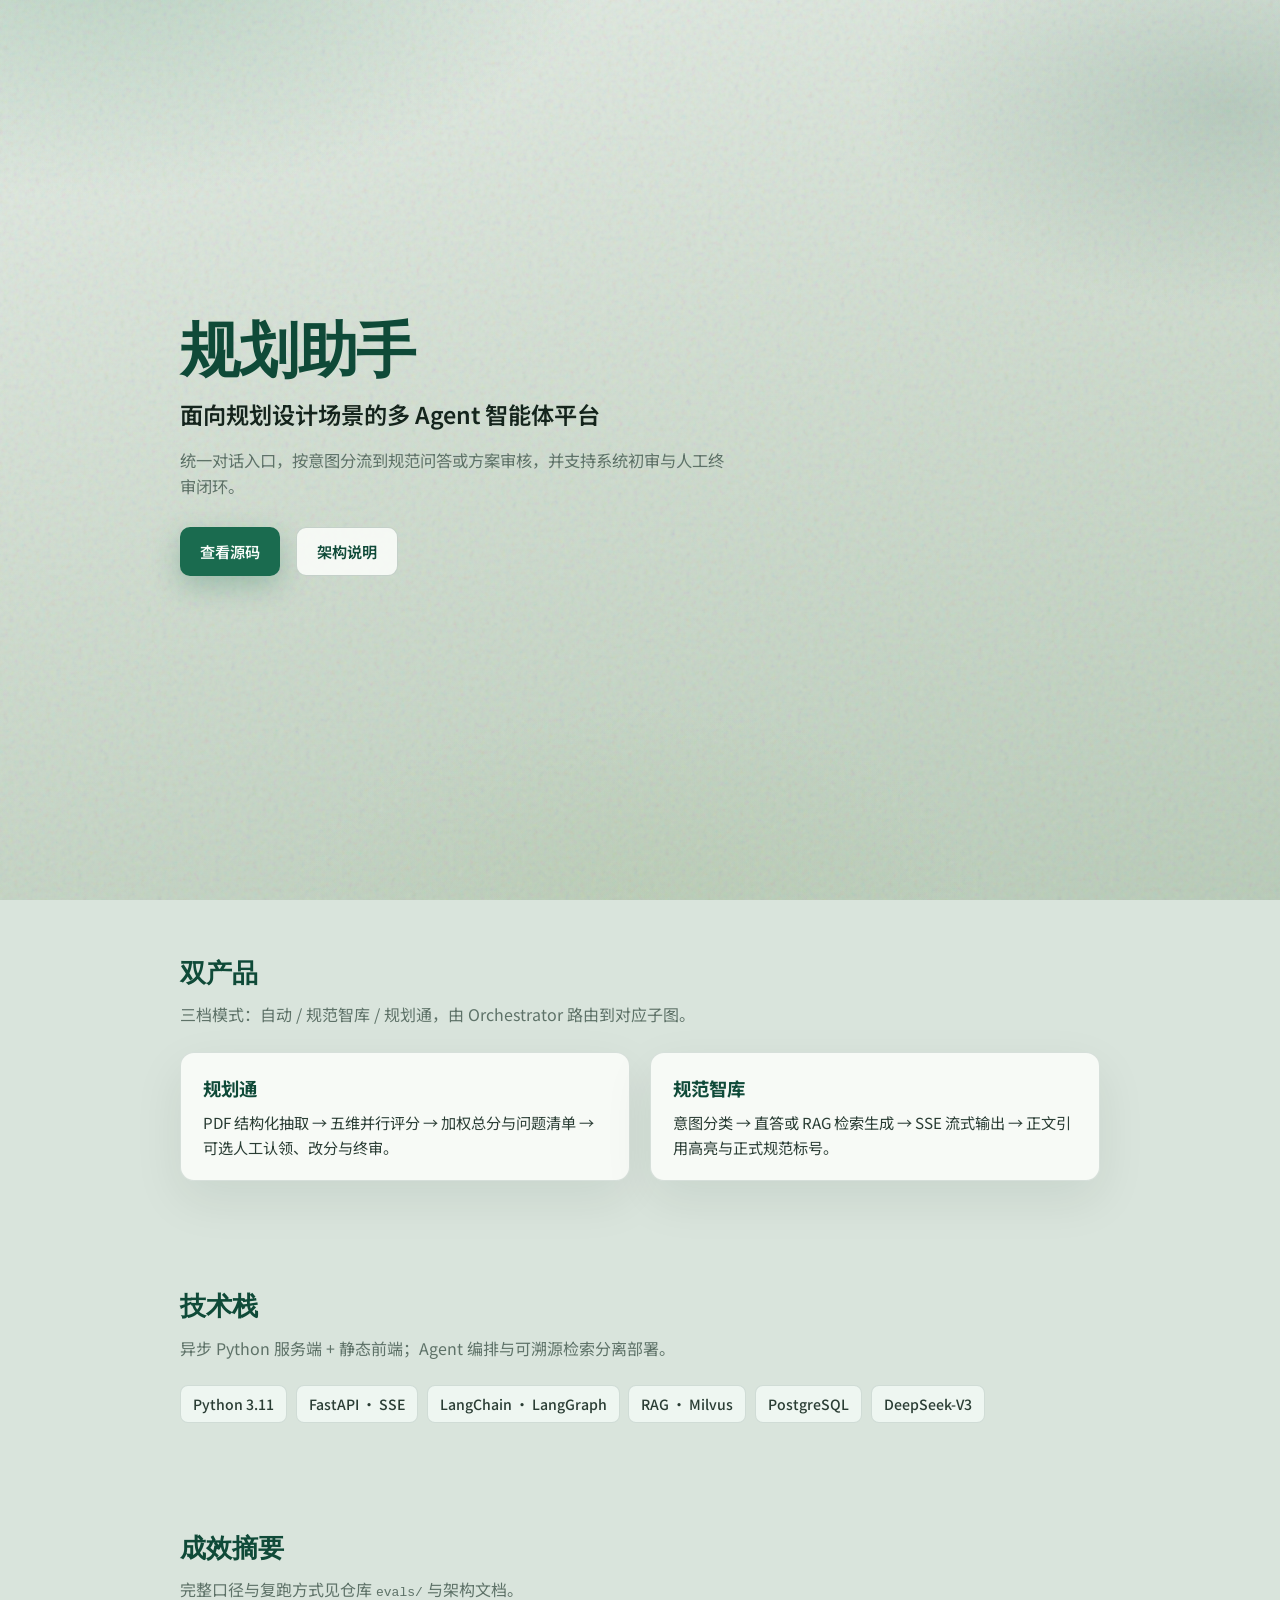
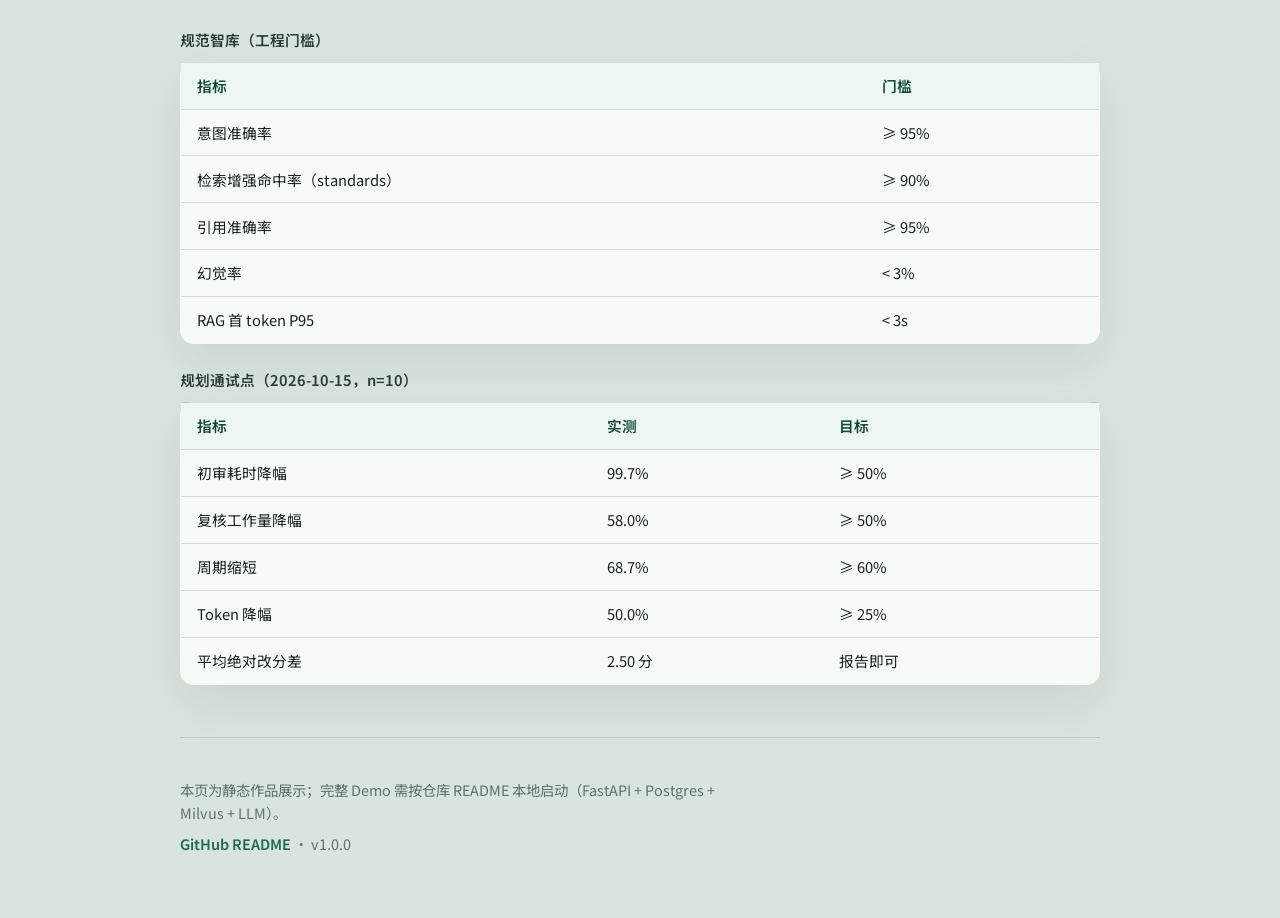
==== docs/index.html @ 8c6b4615 "Add GitHub Pages project showcase Co-authored-by: Cursor <cursoragent@cursor.com>" ====
<!DOCTYPE html>
<html lang="zh-CN">
<head>
  <meta charset="UTF-8" />
  <meta name="viewport" content="width=device-width, initial-scale=1" />
  <meta name="description" content="规划助手：多 Agent 规划审核与规范可溯源问答平台作品展示" />
  <title>规划助手 · 作品展示</title>
  <link rel="preconnect" href="https://fonts.googleapis.com" />
  <link rel="preconnect" href="https://fonts.gstatic.com" crossorigin />
  <link href="https://fonts.googleapis.com/css2?family=Fraunces:opsz,wght@9..144,500;9..144,650&family=Noto+Sans+SC:wght@400;500;600;700&display=swap" rel="stylesheet" />
  <link rel="stylesheet" href="site.css" />
</head>
<body>
  <div class="atmosphere" aria-hidden="true"></div>

  <header class="hero wrap">
    <h1 class="brand">规划助手</h1>
    <p class="headline">面向规划设计场景的多 Agent 智能体平台</p>
    <p class="lede">统一对话入口，按意图分流到规范问答或方案审核，并支持系统初审与人工终审闭环。</p>
    <div class="cta-row">
      <a class="btn btn-primary" href="https://github.com/Haha-go/landscape-planning-agent">查看源码</a>
      <a class="btn btn-ghost" href="https://github.com/Haha-go/landscape-planning-agent/blob/master/docs/ARCHITECTURE.md">架构说明</a>
    </div>
  </header>

  <main>
    <section class="wrap" aria-labelledby="products-title">
      <h2 id="products-title" class="section-title">双产品</h2>
      <p class="section-note">三档模式：自动 / 规范智库 / 规划通，由 Orchestrator 路由到对应子图。</p>
      <div class="products">
        <article class="product">
          <h3>规划通</h3>
          <p>PDF 结构化抽取 → 五维并行评分 → 加权总分与问题清单 → 可选人工认领、改分与终审。</p>
        </article>
        <article class="product">
          <h3>规范智库</h3>
          <p>意图分类 → 直答或 RAG 检索生成 → SSE 流式输出 → 正文引用高亮与正式规范标号。</p>
        </article>
      </div>
    </section>

    <section class="wrap" aria-labelledby="stack-title">
      <h2 id="stack-title" class="section-title">技术栈</h2>
      <p class="section-note">异步 Python 服务端 + 静态前端；Agent 编排与可溯源检索分离部署。</p>
      <ul class="stack">
        <li>Python 3.11</li>
        <li>FastAPI · SSE</li>
        <li>LangChain · LangGraph</li>
        <li>RAG · Milvus</li>
        <li>PostgreSQL</li>
        <li>DeepSeek-V3</li>
      </ul>
    </section>

    <section class="wrap" aria-labelledby="metrics-title">
      <h2 id="metrics-title" class="section-title">成效摘要</h2>
      <p class="section-note">完整口径与复跑方式见仓库 <code>evals/</code> 与架构文档。</p>

      <table class="metrics">
        <caption>规范智库（工程门槛）</caption>
        <thead>
          <tr><th>指标</th><th>门槛</th></tr>
        </thead>
        <tbody>
          <tr><td>意图准确率</td><td>≥ 95%</td></tr>
          <tr><td>检索增强命中率（standards）</td><td>≥ 90%</td></tr>
          <tr><td>引用准确率</td><td>≥ 95%</td></tr>
          <tr><td>幻觉率</td><td>&lt; 3%</td></tr>
          <tr><td>RAG 首 token P95</td><td>&lt; 3s</td></tr>
        </tbody>
      </table>

      <table class="metrics">
        <caption>规划通试点（2026-10-15，n=10）</caption>
        <thead>
          <tr><th>指标</th><th>实测</th><th>目标</th></tr>
        </thead>
        <tbody>
          <tr><td>初审耗时降幅</td><td>99.7%</td><td>≥ 50%</td></tr>
          <tr><td>复核工作量降幅</td><td>58.0%</td><td>≥ 50%</td></tr>
          <tr><td>周期缩短</td><td>68.7%</td><td>≥ 60%</td></tr>
          <tr><td>Token 降幅</td><td>50.0%</td><td>≥ 25%</td></tr>
          <tr><td>平均绝对改分差</td><td>2.50 分</td><td>报告即可</td></tr>
        </tbody>
      </table>
    </section>
  </main>

  <footer class="site-footer wrap">
    <p>本页为静态作品展示；完整 Demo 需按仓库 README 本地启动（FastAPI + Postgres + Milvus + LLM）。</p>
    <p>
      <a href="https://github.com/Haha-go/landscape-planning-agent#readme">GitHub README</a>
      · v1.0.0
    </p>
  </footer>
</body>
</html>
---- docs/site.css ----
:root {
  --ink: #14241c;
  --ink-soft: #2a3d34;
  --muted: #5e7268;
  --accent: #1a6b4f;
  --accent-deep: #0f4a38;
  --accent-soft: #d8ebe2;
  --accent-mist: #eef6f1;
  --border: rgba(26, 68, 52, 0.14);
  --border-strong: rgba(26, 68, 52, 0.22);
  --panel: rgba(250, 252, 249, 0.9);
  --shadow: 0 18px 50px rgba(15, 40, 30, 0.08);
  --font: "Noto Sans SC", "PingFang SC", "Hiragino Sans GB", "Microsoft YaHei", sans-serif;
  --display: "Fraunces", "Noto Serif SC", "Songti SC", serif;
  --ease: cubic-bezier(0.22, 1, 0.36, 1);
  --max: 920px;
}

* { box-sizing: border-box; }

html { scroll-behavior: smooth; }

body {
  margin: 0;
  min-height: 100vh;
  font-family: var(--font);
  color: var(--ink);
  background: #d9e4dc;
  -webkit-font-smoothing: antialiased;
  line-height: 1.6;
}

.atmosphere {
  position: fixed;
  inset: 0;
  z-index: -1;
  background:
    radial-gradient(ellipse 70% 55% at 8% -10%, rgba(120, 170, 140, 0.45) 0%, transparent 58%),
    radial-gradient(ellipse 55% 45% at 96% 12%, rgba(70, 120, 100, 0.22) 0%, transparent 50%),
    radial-gradient(ellipse 50% 40% at 50% 100%, rgba(180, 200, 170, 0.35) 0%, transparent 55%),
    linear-gradient(165deg, #e4ece5 0%, #cfdccf 48%, #b8cbb8 100%);
  animation: atmosphereDrift 18s ease-in-out infinite alternate;
}

.atmosphere::after {
  content: "";
  position: absolute;
  inset: 0;
  opacity: 0.35;
  background-image: url("data:image/svg+xml,%3Csvg viewBox='0 0 200 200' xmlns='http://www.w3.org/2000/svg'%3E%3Cfilter id='n'%3E%3CfeTurbulence type='fractalNoise' baseFrequency='0.85' numOctaves='3' stitchTiles='stitch'/%3E%3C/filter%3E%3Crect width='100%25' height='100%25' filter='url(%23n)' opacity='0.45'/%3E%3C/svg%3E");
  pointer-events: none;
}

@keyframes atmosphereDrift {
  from { filter: hue-rotate(0deg) saturate(1); }
  to { filter: hue-rotate(8deg) saturate(1.05); }
}

.wrap {
  width: min(100% - 2.5rem, var(--max));
  margin-inline: auto;
}

/* —— Hero —— */
.hero {
  min-height: 100vh;
  min-height: 100dvh;
  display: flex;
  flex-direction: column;
  justify-content: center;
  padding: 3.5rem 0 4rem;
  animation: riseIn 0.9s var(--ease) both;
}

@keyframes riseIn {
  from { opacity: 0; transform: translateY(18px); }
  to { opacity: 1; transform: translateY(0); }
}

.brand {
  margin: 0 0 0.85rem;
  font-family: var(--display);
  font-size: clamp(2.6rem, 7vw, 3.75rem);
  font-weight: 650;
  letter-spacing: -0.02em;
  color: var(--accent-deep);
  line-height: 1.1;
}

.headline {
  margin: 0 0 0.85rem;
  font-size: clamp(1.15rem, 2.8vw, 1.45rem);
  font-weight: 600;
  color: var(--ink);
  max-width: 28em;
}

.lede {
  margin: 0 0 1.75rem;
  color: var(--muted);
  font-size: 1.02rem;
  max-width: 34em;
}

.cta-row {
  display: flex;
  flex-wrap: wrap;
  gap: 0.75rem 1rem;
}

.btn {
  display: inline-flex;
  align-items: center;
  justify-content: center;
  padding: 0.7rem 1.25rem;
  border-radius: 10px;
  font: inherit;
  font-weight: 600;
  font-size: 0.95rem;
  text-decoration: none;
  transition: transform 0.25s var(--ease), background 0.25s var(--ease), box-shadow 0.25s var(--ease);
}

.btn:hover { transform: translateY(-1px); }

.btn-primary {
  background: var(--accent);
  color: #f7fbf8;
  box-shadow: 0 10px 28px rgba(26, 107, 79, 0.28);
}

.btn-primary:hover { background: var(--accent-deep); }

.btn-ghost {
  background: var(--panel);
  color: var(--accent-deep);
  border: 1px solid var(--border-strong);
}

.btn-ghost:hover { background: #fff; }

/* —— Sections —— */
section {
  padding: 3.25rem 0;
  animation: riseIn 0.85s var(--ease) both;
}

section:nth-of-type(2) { animation-delay: 0.08s; }
section:nth-of-type(3) { animation-delay: 0.12s; }
section:nth-of-type(4) { animation-delay: 0.16s; }

.section-title {
  margin: 0 0 0.5rem;
  font-family: var(--display);
  font-size: 1.65rem;
  font-weight: 650;
  color: var(--accent-deep);
}

.section-note {
  margin: 0 0 1.5rem;
  color: var(--muted);
  max-width: 36em;
}

.products {
  display: grid;
  gap: 1.25rem;
}

@media (min-width: 680px) {
  .products { grid-template-columns: 1fr 1fr; }
}

.product {
  padding: 1.35rem 1.4rem;
  background: var(--panel);
  border: 1px solid var(--border);
  border-radius: 14px;
  box-shadow: var(--shadow);
  transition: border-color 0.3s var(--ease), transform 0.3s var(--ease);
}

.product:hover {
  border-color: var(--border-strong);
  transform: translateY(-2px);
}

.product h3 {
  margin: 0 0 0.4rem;
  font-size: 1.15rem;
  color: var(--accent-deep);
}

.product p {
  margin: 0;
  color: var(--ink-soft);
  font-size: 0.95rem;
}

.stack {
  display: flex;
  flex-wrap: wrap;
  gap: 0.55rem;
  margin: 0;
  padding: 0;
  list-style: none;
}

.stack li {
  padding: 0.4rem 0.75rem;
  background: var(--accent-mist);
  border: 1px solid var(--border);
  border-radius: 8px;
  font-size: 0.88rem;
  font-weight: 500;
  color: var(--ink-soft);
}

.metrics {
  width: 100%;
  border-collapse: collapse;
  font-size: 0.92rem;
  background: var(--panel);
  border: 1px solid var(--border);
  border-radius: 14px;
  overflow: hidden;
  box-shadow: var(--shadow);
}

.metrics caption {
  caption-side: top;
  text-align: left;
  padding: 0 0 0.65rem;
  font-weight: 600;
  color: var(--ink-soft);
}

.metrics th,
.metrics td {
  padding: 0.7rem 1rem;
  text-align: left;
  border-bottom: 1px solid var(--border);
}

.metrics th {
  background: var(--accent-mist);
  font-weight: 600;
  color: var(--accent-deep);
}

.metrics tr:last-child td { border-bottom: none; }

.metrics + .metrics { margin-top: 1.5rem; }

.site-footer {
  padding: 2.5rem 0 3.5rem;
  border-top: 1px solid var(--border);
  color: var(--muted);
  font-size: 0.9rem;
}

.site-footer p { margin: 0 0 0.5rem; max-width: 40em; }

.site-footer a {
  color: var(--accent);
  font-weight: 600;
  text-decoration: none;
}

.site-footer a:hover { text-decoration: underline; }
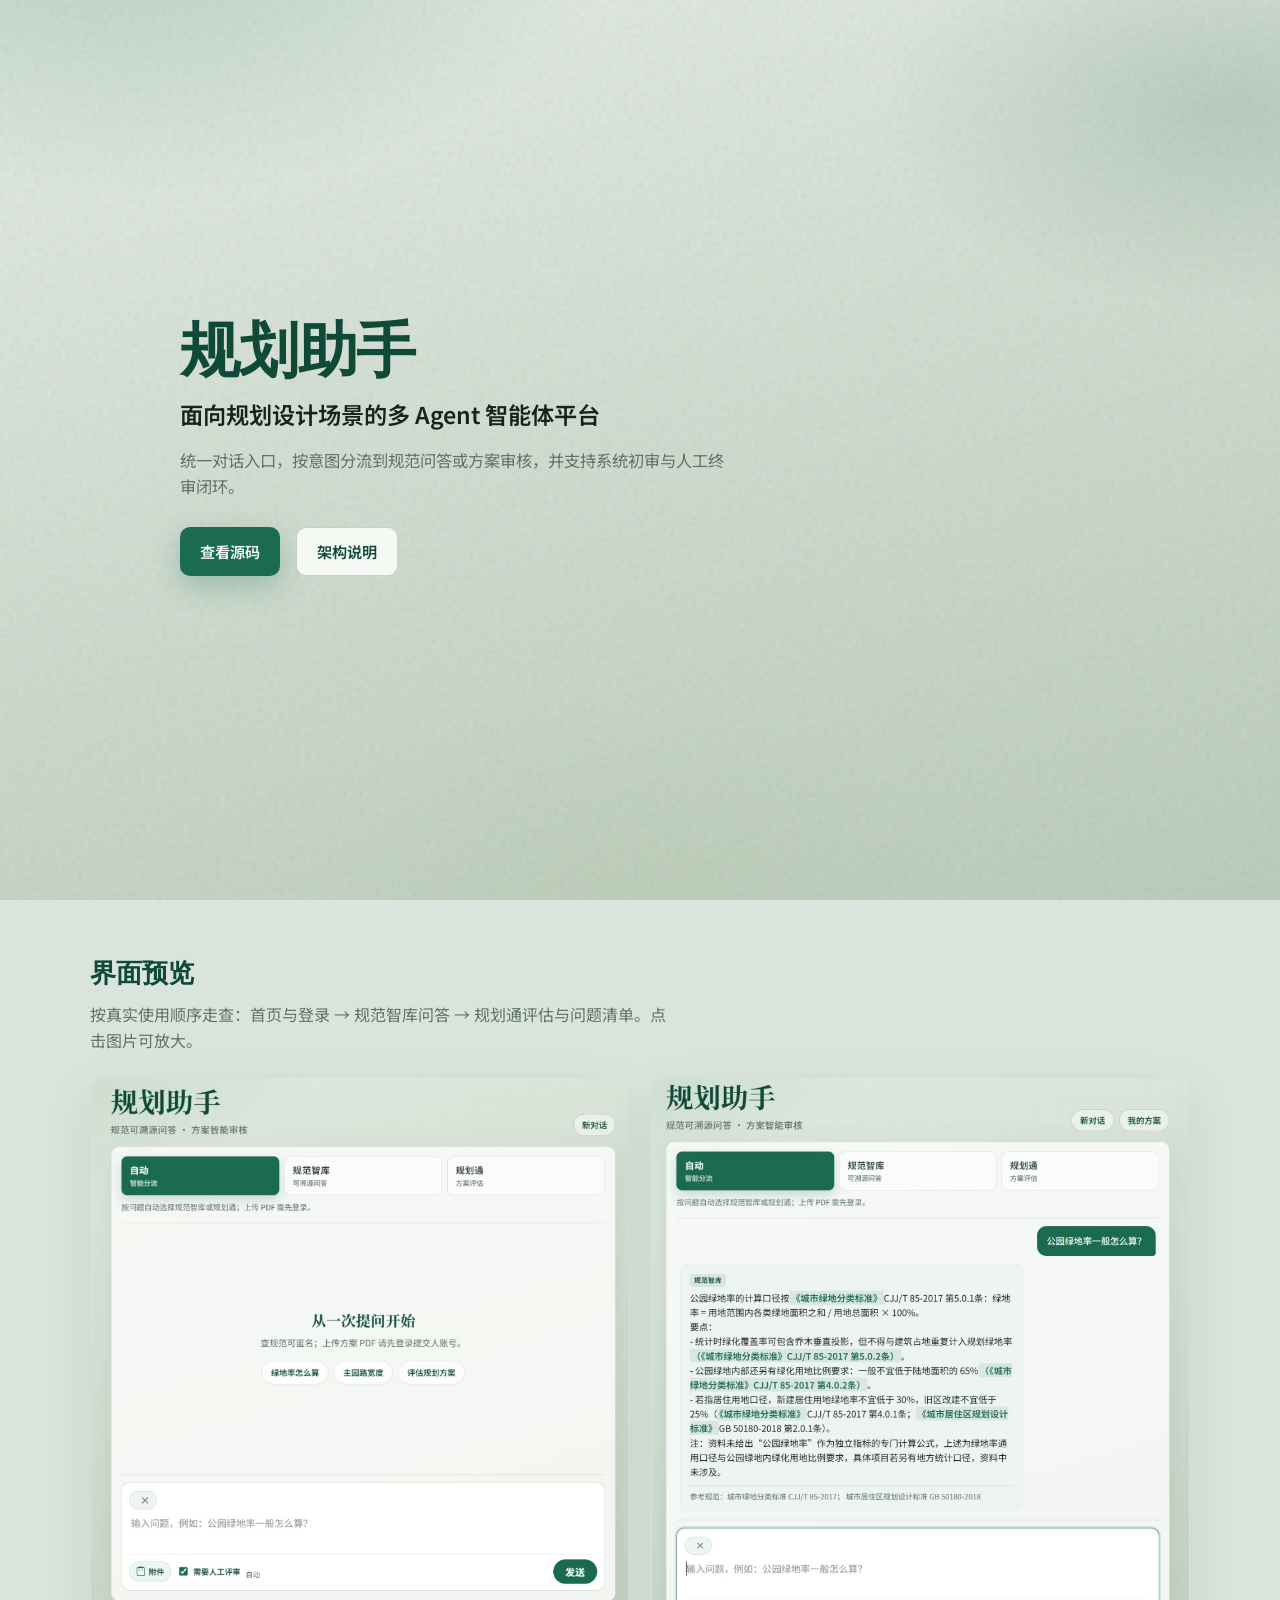
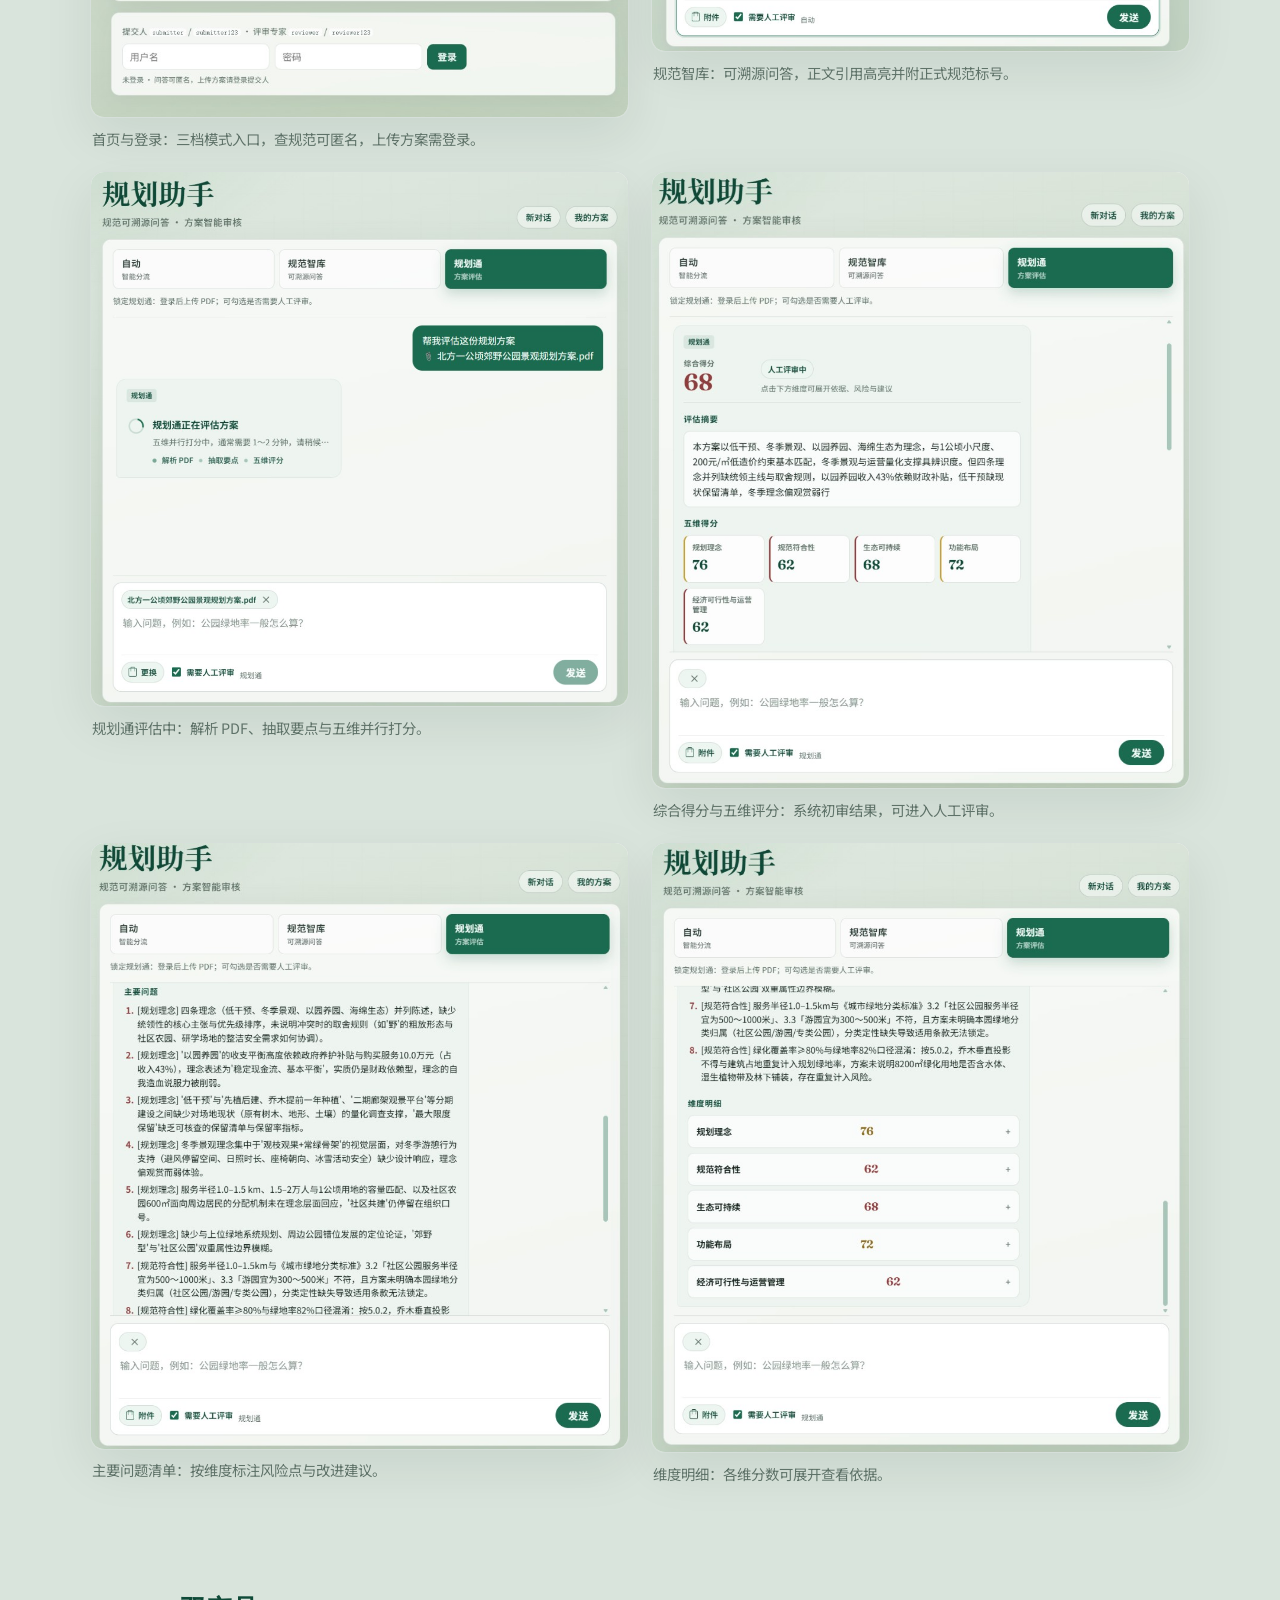
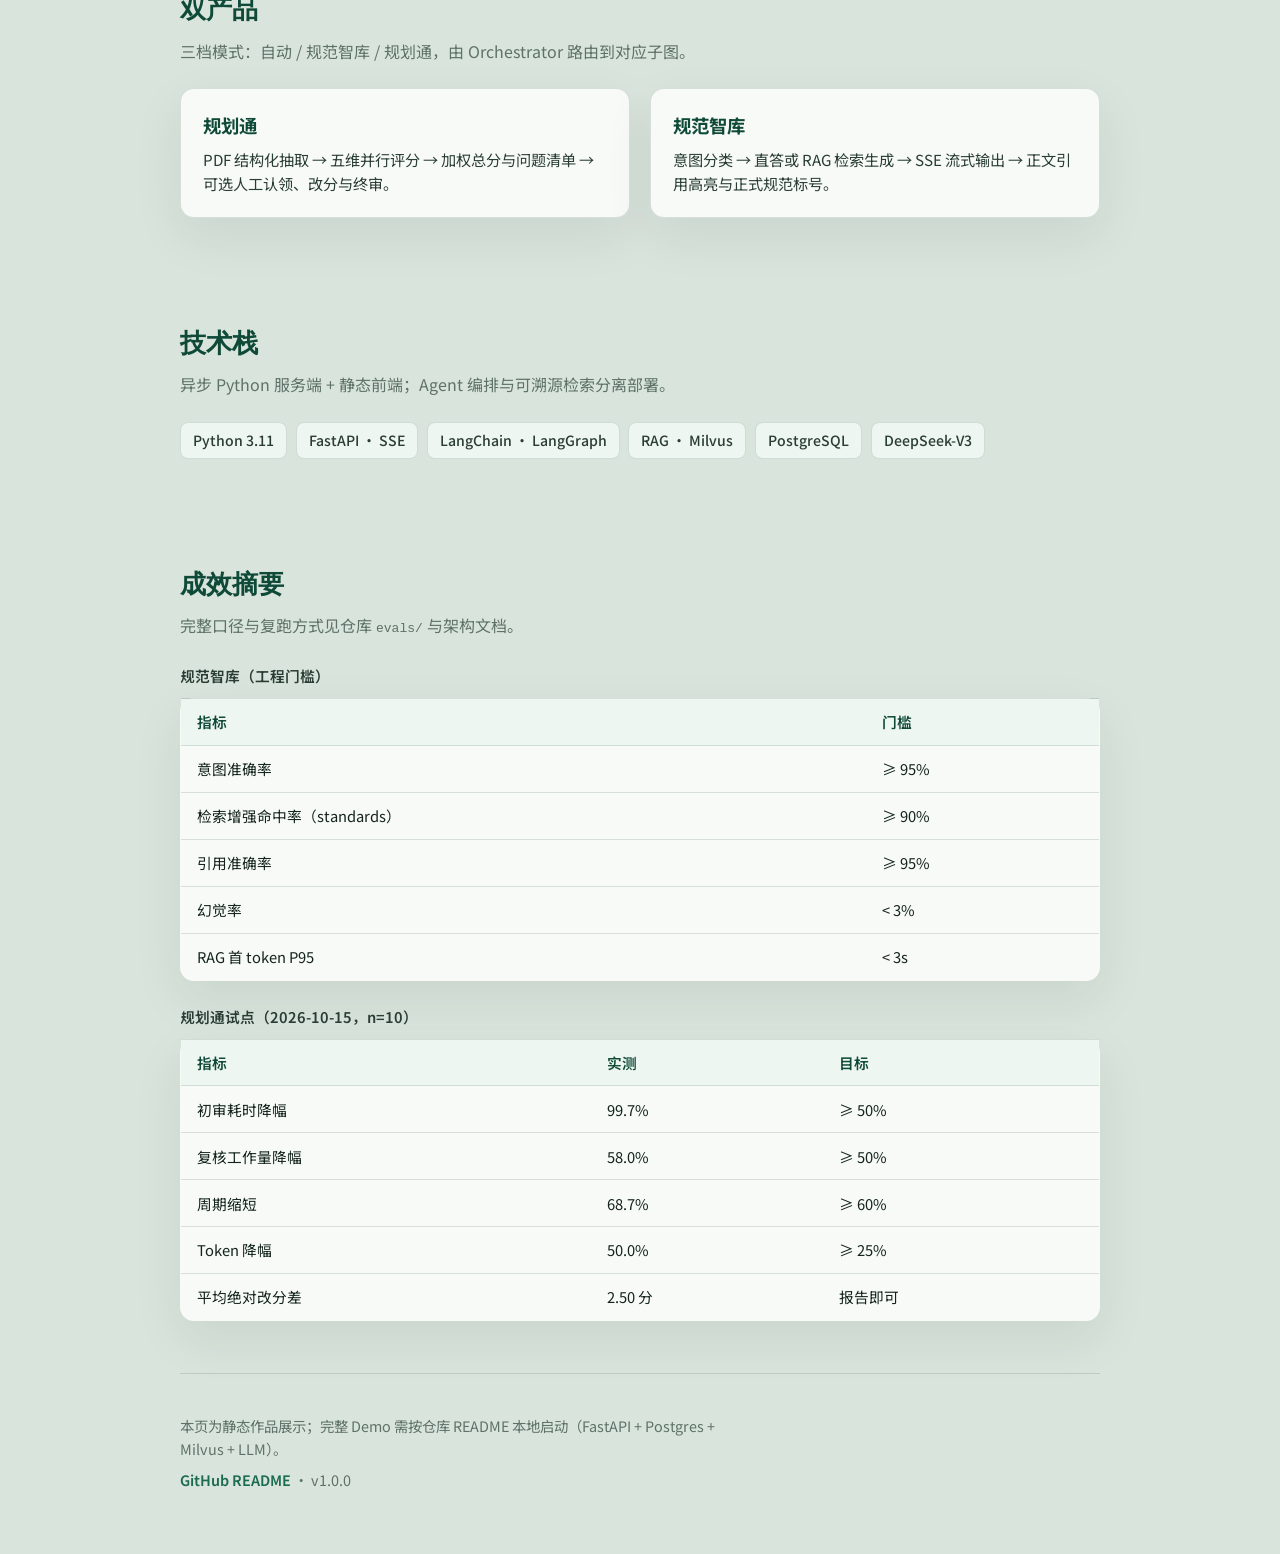
==== commit e6a1ae5b: "Add GitHub Pages project showcase Co-authored-by: Cursor <cursoragent@cursor.com>" ====
--- a/docs/index.html
+++ b/docs/index.html
@@ -24,6 +24,49 @@
   </header>
 
   <main>
+    <section class="wrap wrap-wide" aria-labelledby="preview-title">
+      <h2 id="preview-title" class="section-title">界面预览</h2>
+      <p class="section-note">按真实使用顺序走查：首页与登录 → 规范智库问答 → 规划通评估与问题清单。点击图片可放大。</p>
+      <div class="gallery">
+        <figure class="shot">
+          <button type="button" class="shot-btn" data-full="preview/home.png" aria-label="放大：首页与登录">
+            <img src="preview/home.png" alt="规划助手首页：自动分流与登录入口" loading="lazy" width="1200" height="750" />
+          </button>
+          <figcaption>首页与登录：三档模式入口，查规范可匿名，上传方案需登录。</figcaption>
+        </figure>
+        <figure class="shot">
+          <button type="button" class="shot-btn" data-full="preview/kb-answer.png" aria-label="放大：规范智库问答">
+            <img src="preview/kb-answer.png" alt="规范智库：绿地率问答与条文引用" loading="lazy" width="1200" height="750" />
+          </button>
+          <figcaption>规范智库：可溯源问答，正文引用高亮并附正式规范标号。</figcaption>
+        </figure>
+        <figure class="shot">
+          <button type="button" class="shot-btn" data-full="preview/plan-running.png" aria-label="放大：规划通评估进行中">
+            <img src="preview/plan-running.png" alt="规划通：上传 PDF 后五维并行评分进行中" loading="lazy" width="1200" height="750" />
+          </button>
+          <figcaption>规划通评估中：解析 PDF、抽取要点与五维并行打分。</figcaption>
+        </figure>
+        <figure class="shot">
+          <button type="button" class="shot-btn" data-full="preview/plan-score.png" aria-label="放大：综合得分与五维评分">
+            <img src="preview/plan-score.png" alt="规划通：综合得分 68 与五维得分卡片" loading="lazy" width="1200" height="750" />
+          </button>
+          <figcaption>综合得分与五维评分：系统初审结果，可进入人工评审。</figcaption>
+        </figure>
+        <figure class="shot">
+          <button type="button" class="shot-btn" data-full="preview/plan-issues.png" aria-label="放大：主要问题清单">
+            <img src="preview/plan-issues.png" alt="规划通：主要问题清单，按维度标注" loading="lazy" width="1200" height="750" />
+          </button>
+          <figcaption>主要问题清单：按维度标注风险点与改进建议。</figcaption>
+        </figure>
+        <figure class="shot">
+          <button type="button" class="shot-btn" data-full="preview/plan-dims.png" aria-label="放大：维度明细">
+            <img src="preview/plan-dims.png" alt="规划通：五维得分明细可展开" loading="lazy" width="1200" height="750" />
+          </button>
+          <figcaption>维度明细：各维分数可展开查看依据。</figcaption>
+        </figure>
+      </div>
+    </section>
+
     <section class="wrap" aria-labelledby="products-title">
       <h2 id="products-title" class="section-title">双产品</h2>
       <p class="section-note">三档模式：自动 / 规范智库 / 规划通，由 Orchestrator 路由到对应子图。</p>
@@ -93,5 +136,32 @@
       · v1.0.0
     </p>
   </footer>
+
+  <dialog class="lightbox" id="lightbox" aria-label="界面放大预览">
+    <form method="dialog" class="lightbox-bar">
+      <button type="submit" class="lightbox-close" aria-label="关闭">关闭</button>
+    </form>
+    <img id="lightbox-img" alt="" />
+  </dialog>
+  <script>
+    (function () {
+      var dlg = document.getElementById("lightbox");
+      var img = document.getElementById("lightbox-img");
+      if (!dlg || !img) return;
+      document.querySelectorAll(".shot-btn").forEach(function (btn) {
+        btn.addEventListener("click", function () {
+          var src = btn.getAttribute("data-full");
+          var thumb = btn.querySelector("img");
+          img.src = src;
+          img.alt = thumb ? thumb.alt : "";
+          if (typeof dlg.showModal === "function") dlg.showModal();
+          else dlg.setAttribute("open", "");
+        });
+      });
+      dlg.addEventListener("click", function (e) {
+        if (e.target === dlg) dlg.close();
+      });
+    })();
+  </script>
 </body>
 </html>
--- a/docs/site.css
+++ b/docs/site.css
@@ -61,6 +61,10 @@
   margin-inline: auto;
 }
 
+.wrap-wide {
+  width: min(100% - 2.5rem, 1100px);
+}
+
 /* —— Hero —— */
 .hero {
   min-height: 100vh;
@@ -148,6 +152,112 @@
 section:nth-of-type(2) { animation-delay: 0.08s; }
 section:nth-of-type(3) { animation-delay: 0.12s; }
 section:nth-of-type(4) { animation-delay: 0.16s; }
+section:nth-of-type(5) { animation-delay: 0.2s; }
+
+/* —— UI gallery —— */
+.gallery {
+  display: grid;
+  gap: 1.35rem;
+}
+
+@media (min-width: 720px) {
+  .gallery { grid-template-columns: 1fr 1fr; }
+}
+
+.shot {
+  margin: 0;
+  display: flex;
+  flex-direction: column;
+  gap: 0.65rem;
+}
+
+.shot-btn {
+  display: block;
+  padding: 0;
+  margin: 0;
+  border: 1px solid var(--border);
+  border-radius: 14px;
+  overflow: hidden;
+  background: var(--panel);
+  box-shadow: var(--shadow);
+  cursor: zoom-in;
+  transition: border-color 0.3s var(--ease), transform 0.3s var(--ease), box-shadow 0.3s var(--ease);
+}
+
+.shot-btn:hover,
+.shot-btn:focus-visible {
+  border-color: var(--border-strong);
+  transform: translateY(-2px);
+  box-shadow: 0 22px 48px rgba(15, 40, 30, 0.12);
+  outline: none;
+}
+
+.shot-btn:focus-visible {
+  outline: 2px solid var(--accent);
+  outline-offset: 3px;
+}
+
+.shot-btn img {
+  display: block;
+  width: 100%;
+  height: auto;
+  vertical-align: middle;
+}
+
+.shot figcaption {
+  margin: 0 0.15rem;
+  font-size: 0.9rem;
+  color: var(--muted);
+  line-height: 1.45;
+}
+
+.lightbox {
+  padding: 0;
+  border: none;
+  border-radius: 16px;
+  max-width: min(96vw, 1120px);
+  max-height: 92vh;
+  background: #0f1f18;
+  box-shadow: 0 28px 80px rgba(0, 0, 0, 0.45);
+}
+
+.lightbox::backdrop {
+  background: rgba(10, 28, 20, 0.72);
+  backdrop-filter: blur(4px);
+}
+
+.lightbox-bar {
+  display: flex;
+  justify-content: flex-end;
+  padding: 0.55rem 0.65rem 0;
+  margin: 0;
+}
+
+.lightbox-close {
+  appearance: none;
+  border: 1px solid rgba(255, 255, 255, 0.22);
+  background: rgba(255, 255, 255, 0.1);
+  color: #e8f2ec;
+  font: inherit;
+  font-size: 0.85rem;
+  font-weight: 600;
+  padding: 0.35rem 0.75rem;
+  border-radius: 8px;
+  cursor: pointer;
+}
+
+.lightbox-close:hover {
+  background: rgba(255, 255, 255, 0.18);
+}
+
+.lightbox img {
+  display: block;
+  width: 100%;
+  height: auto;
+  max-height: calc(92vh - 2.5rem);
+  object-fit: contain;
+  padding: 0.35rem 0.65rem 0.75rem;
+}
 
 .section-title {
   margin: 0 0 0.5rem;
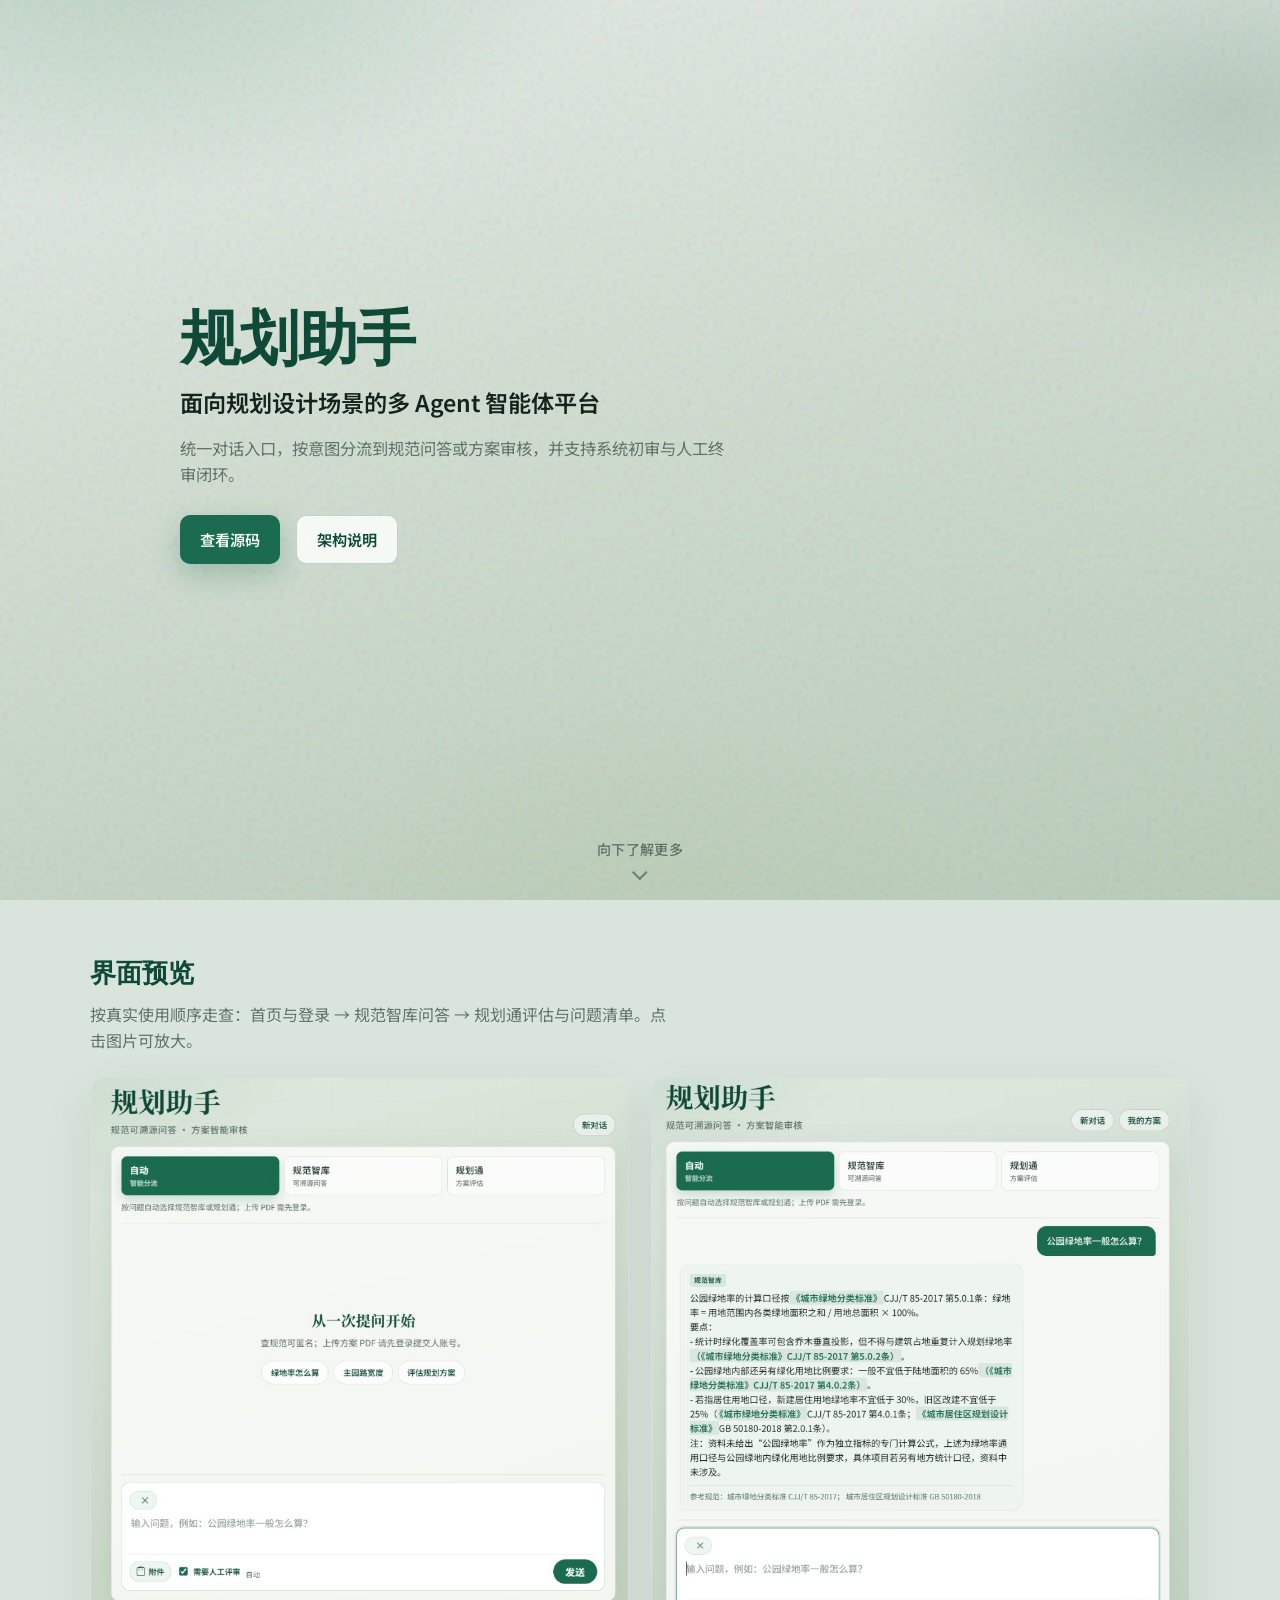
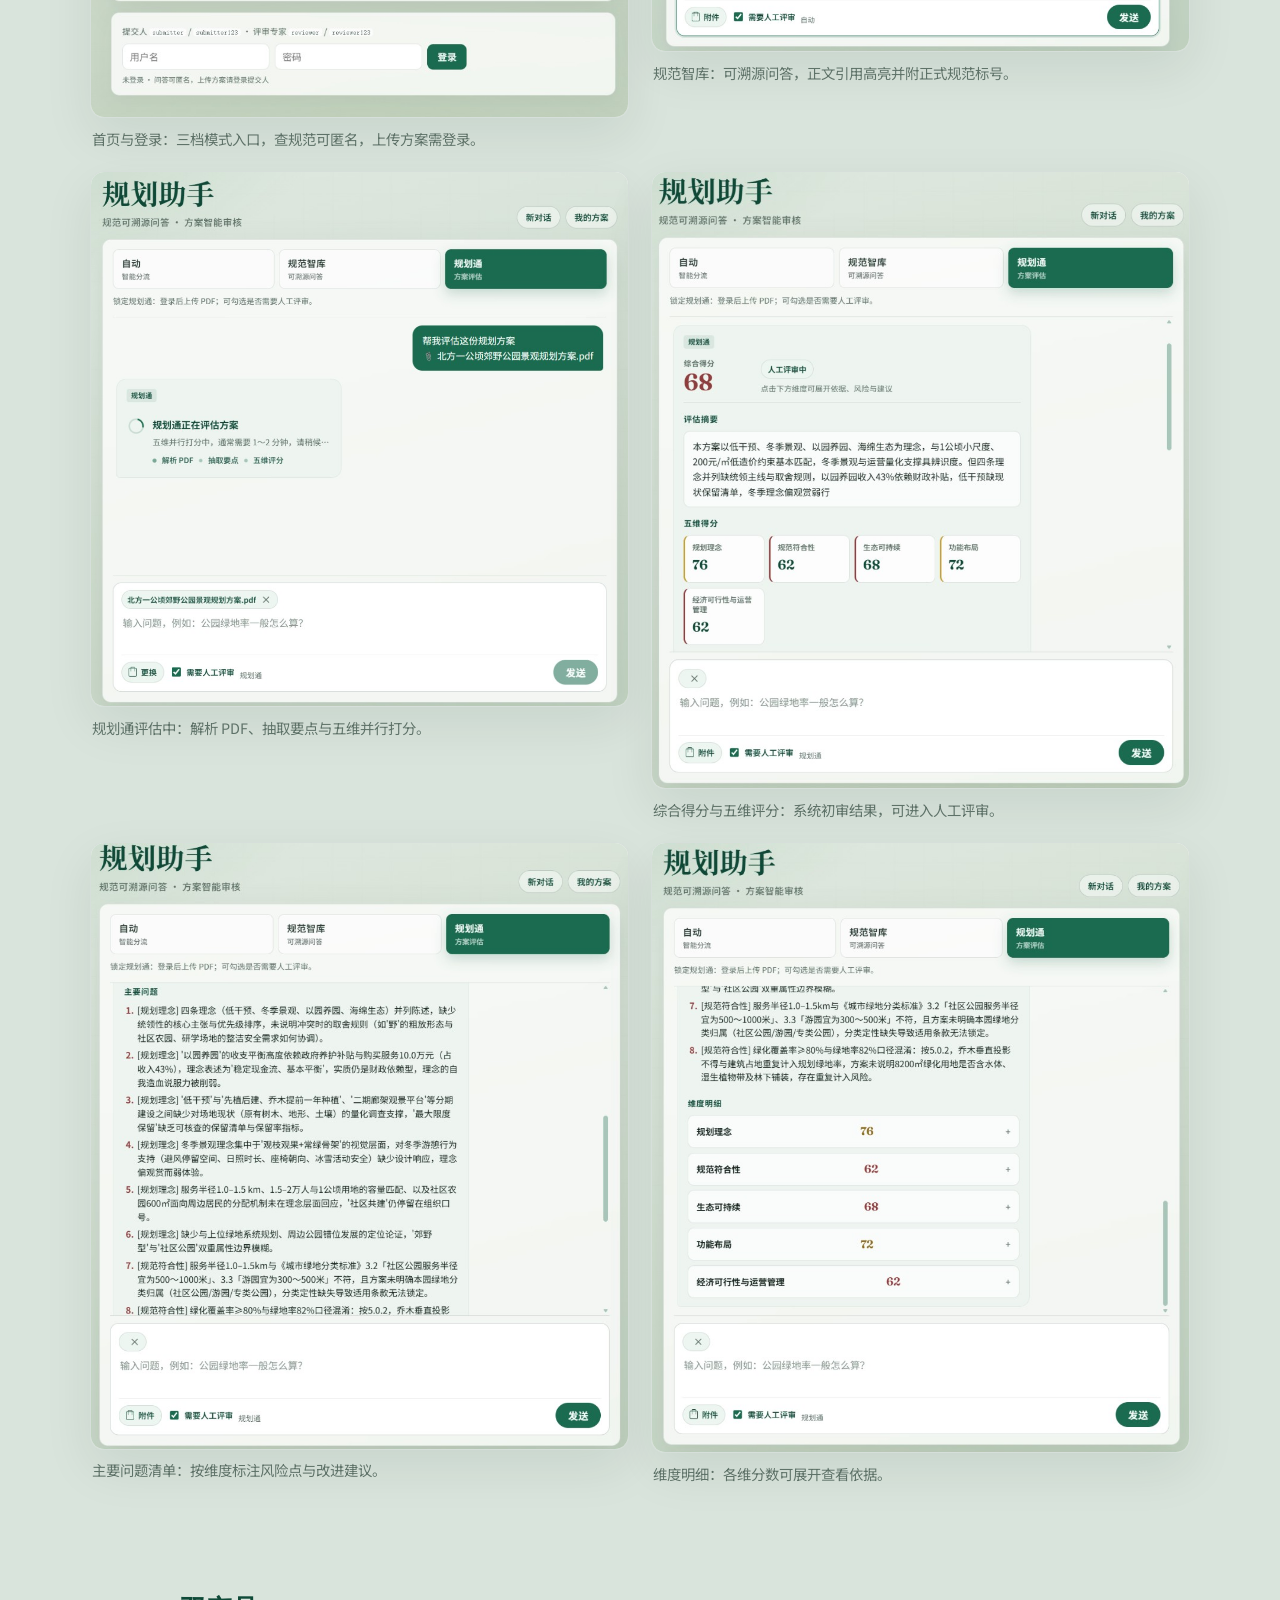
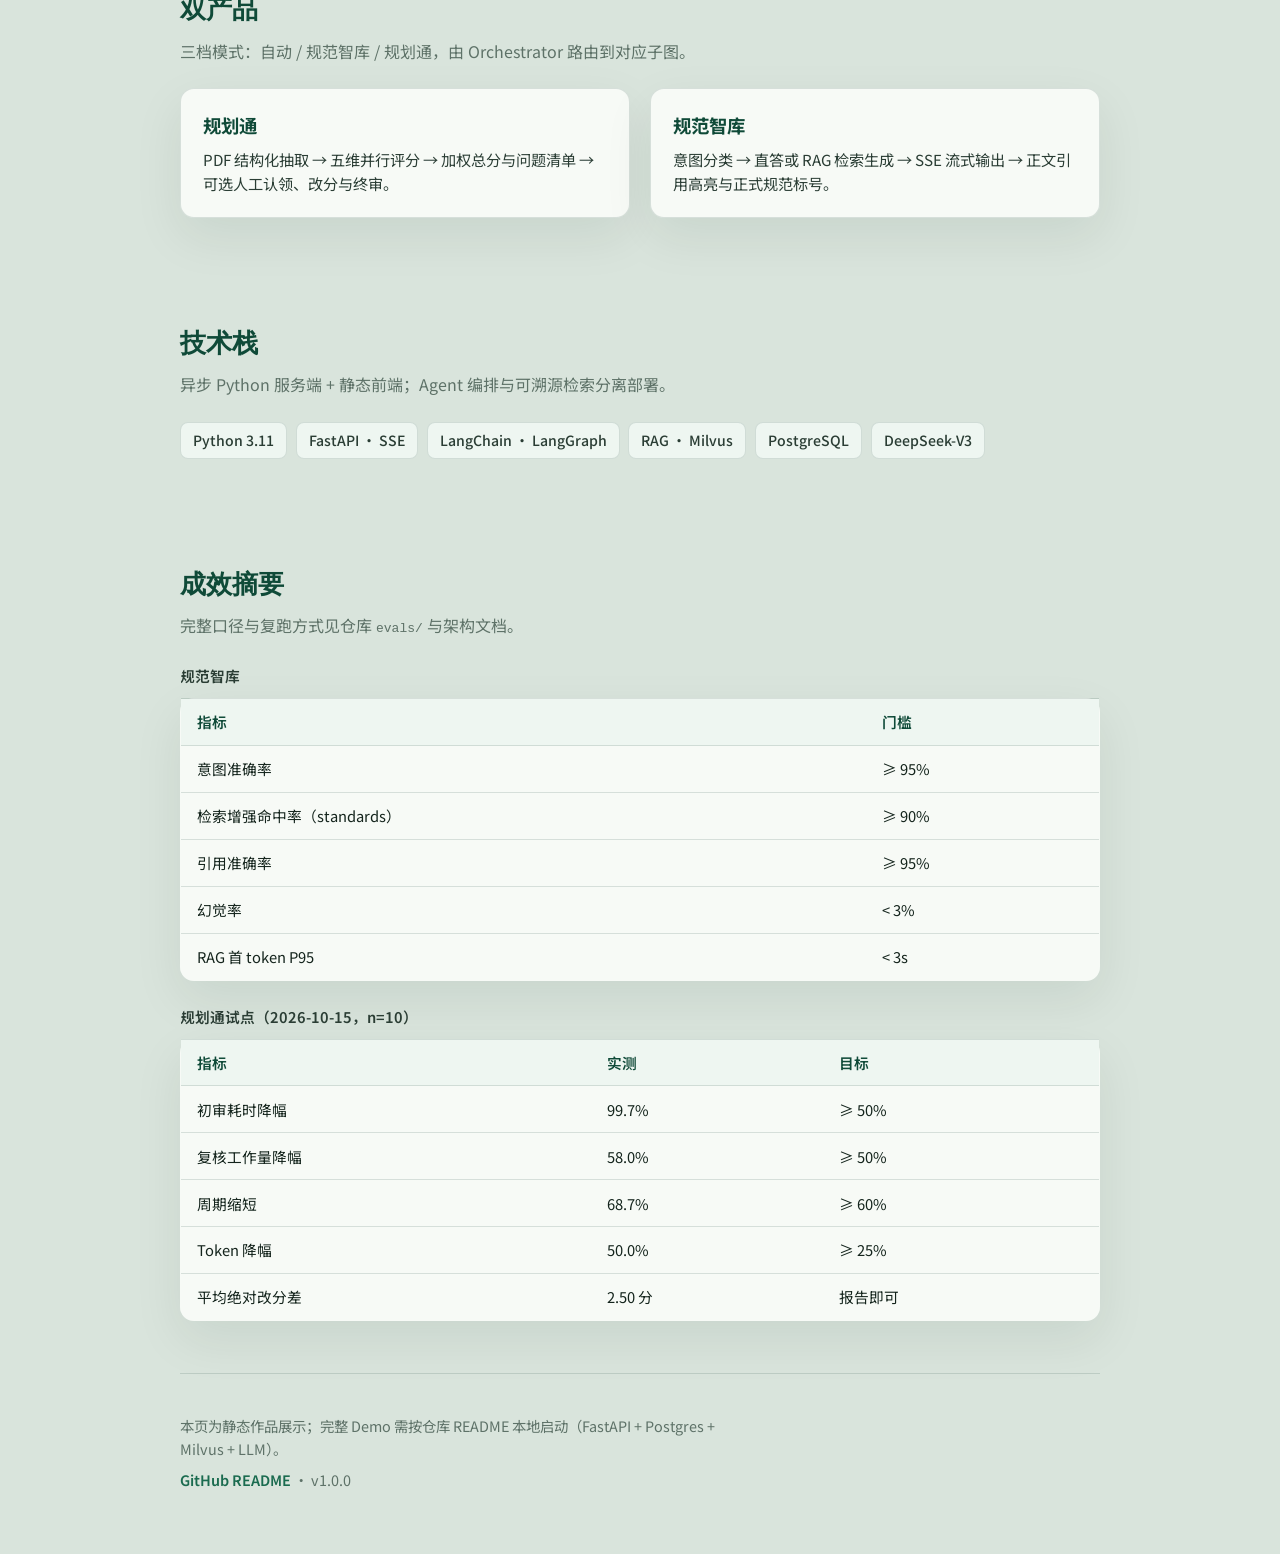
==== commit 59292330: "Add GitHub Pages project showcase Co-authored-by: Cursor <cursoragent@cursor.com>" ====
--- a/docs/index.html
+++ b/docs/index.html
@@ -21,6 +21,10 @@
       <a class="btn btn-primary" href="https://github.com/Haha-go/landscape-planning-agent">查看源码</a>
       <a class="btn btn-ghost" href="https://github.com/Haha-go/landscape-planning-agent/blob/master/docs/ARCHITECTURE.md">架构说明</a>
     </div>
+    <a class="scroll-hint" href="#preview-title">
+      <span class="scroll-hint-label">向下了解更多</span>
+      <span class="scroll-hint-chevron" aria-hidden="true"></span>
+    </a>
   </header>
 
   <main>
@@ -100,7 +104,7 @@
       <p class="section-note">完整口径与复跑方式见仓库 <code>evals/</code> 与架构文档。</p>
 
       <table class="metrics">
-        <caption>规范智库（工程门槛）</caption>
+        <caption>规范智库</caption>
         <thead>
           <tr><th>指标</th><th>门槛</th></tr>
         </thead>
--- a/docs/site.css
+++ b/docs/site.css
@@ -67,12 +67,13 @@
 
 /* —— Hero —— */
 .hero {
+  position: relative;
   min-height: 100vh;
   min-height: 100dvh;
   display: flex;
   flex-direction: column;
   justify-content: center;
-  padding: 3.5rem 0 4rem;
+  padding: 3.5rem 0 5.5rem;
   animation: riseIn 0.9s var(--ease) both;
 }
 
@@ -142,6 +143,43 @@
 }
 
 .btn-ghost:hover { background: #fff; }
+
+.scroll-hint {
+  position: absolute;
+  left: 50%;
+  bottom: 1.35rem;
+  transform: translateX(-50%);
+  display: inline-flex;
+  flex-direction: column;
+  align-items: center;
+  gap: 0.45rem;
+  color: var(--muted);
+  text-decoration: none;
+  font-size: 0.88rem;
+  font-weight: 500;
+  letter-spacing: 0.02em;
+  transition: color 0.25s var(--ease);
+  animation: hintFloat 2.2s ease-in-out infinite;
+}
+
+.scroll-hint:hover {
+  color: var(--accent-deep);
+  animation-play-state: paused;
+}
+
+.scroll-hint-chevron {
+  width: 0.7rem;
+  height: 0.7rem;
+  border-right: 2px solid currentColor;
+  border-bottom: 2px solid currentColor;
+  transform: rotate(45deg);
+  opacity: 0.85;
+}
+
+@keyframes hintFloat {
+  0%, 100% { transform: translateX(-50%) translateY(0); opacity: 0.75; }
+  50% { transform: translateX(-50%) translateY(6px); opacity: 1; }
+}
 
 /* —— Sections —— */
 section {
